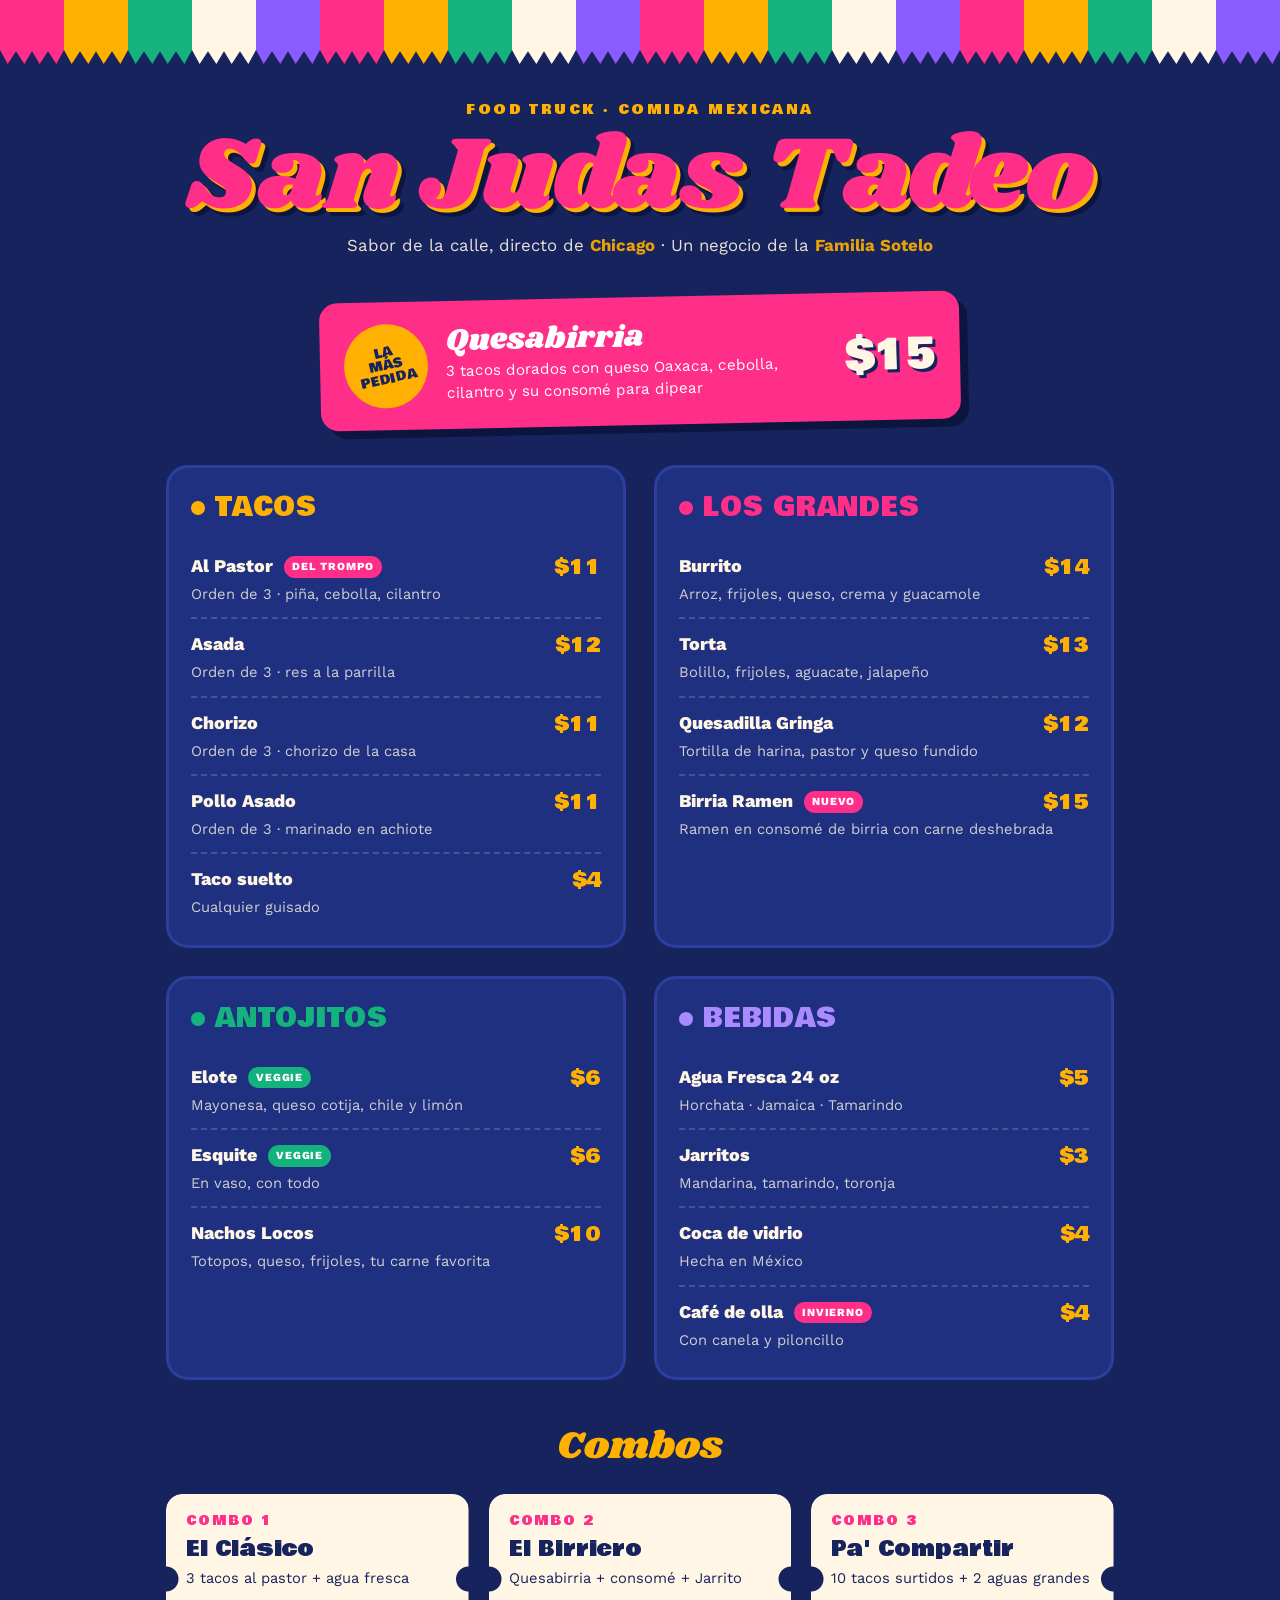
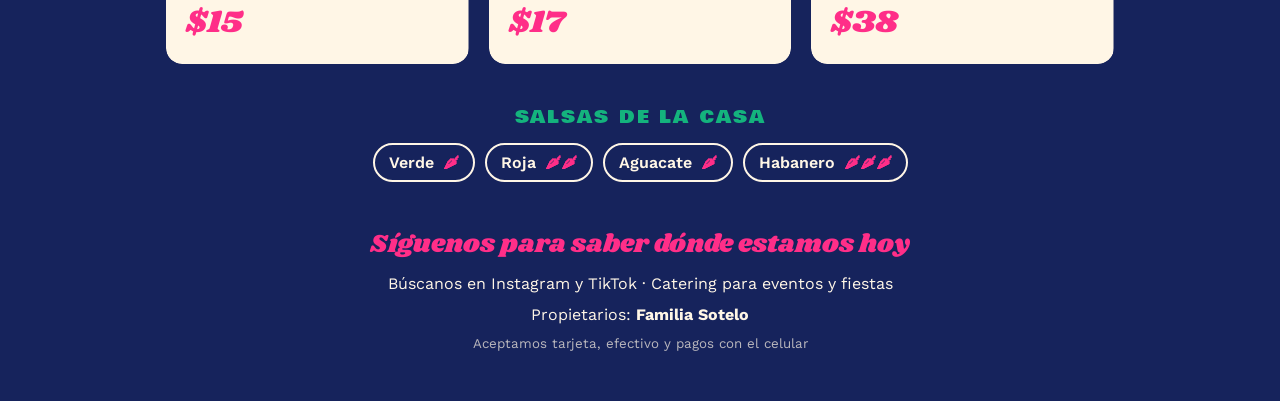
==== index.html @ 76a8a9a2 "Menu San Judas Tadeo food truck Co-Authored-By: Claude Opus 5.5 <noreply@anthropic.com>" ====
<!doctype html>
<html lang="es">
<head>
<meta charset="utf-8">
<meta name="viewport" content="width=device-width, initial-scale=1, viewport-fit=cover">
<title>San Judas Tadeo Menú</title>
<meta name="claude:viewport-fit-sides" content="cover">
<link rel="stylesheet" href="https://fonts.googleapis.com/css2?family=Shrikhand&family=Bowlby+One&family=Work+Sans:wght@400;600;800&display=swap">
<style>
/* Layout: street menu board — papel picado banner, bold price rows, combo tickets */
:root{
  --azul:#16235c;
  --azul-2:#1f3080;
  --rosa:#ff2e88;
  --cempa:#ffb000;
  --verde:#14b37d;
  --papel:#fff6e6;
  --display:"Shrikhand", "Georgia", serif;
  --block:"Bowlby One", "Impact", sans-serif;
  --body:"Work Sans", system-ui, sans-serif;
  color-scheme:dark;
}
*{box-sizing:border-box}
body{margin:0;background:var(--azul);color:var(--papel);font-family:var(--body);font-size:16px;line-height:1.45}
.wrap{max-width:980px;margin:0 auto;padding-left:max(16px, env(safe-area-inset-left, 0px));padding-right:max(16px, env(safe-area-inset-right, 0px));padding-block:0 48px}

/* papel picado */
.picado{display:flex;height:64px;overflow:hidden;margin-bottom:8px}
.picado span{flex:1 0 64px;height:64px;clip-path:polygon(0 0,100% 0,100% 78%,88% 100%,75% 80%,62% 100%,50% 80%,38% 100%,25% 80%,12% 100%,0 78%);
  -webkit-mask:radial-gradient(circle at 50% 38%,transparent 7px,#000 8px),radial-gradient(circle at 22% 22%,transparent 4px,#000 5px);
  -webkit-mask-composite:source-in;mask-composite:intersect;
  mask:radial-gradient(circle at 50% 38%,transparent 7px,#000 8px),radial-gradient(circle at 22% 22%,transparent 4px,#000 5px);
  animation:sway 3.5s ease-in-out infinite;transform-origin:top center}
.picado span:nth-child(5n+1){background:var(--rosa)}
.picado span:nth-child(5n+2){background:var(--cempa);animation-delay:-.7s}
.picado span:nth-child(5n+3){background:var(--verde);animation-delay:-1.4s}
.picado span:nth-child(5n+4){background:var(--papel);animation-delay:-2.1s}
.picado span:nth-child(5n+5){background:#8a5cff;animation-delay:-2.8s}
@keyframes sway{0%,100%{transform:rotate(-1.5deg)}50%{transform:rotate(1.5deg)}}
@media (prefers-reduced-motion:reduce){.picado span{animation:none}}

header{text-align:center;padding-block:28px 12px}
.eyebrow{font-family:var(--block);color:var(--cempa);letter-spacing:.18em;font-size:.85rem;text-transform:uppercase}
h1{font-family:var(--display);font-weight:400;font-size:clamp(3rem,11vw,6.5rem);line-height:.95;margin:8px 0 6px;color:var(--rosa);
  text-shadow:4px 4px 0 var(--cempa),8px 8px 0 #0c1440;text-wrap:balance}
.tag{font-size:1.05rem;opacity:.9}
.tag b{color:var(--cempa)}

.estrella{margin:28px auto 8px;max-width:640px;background:var(--rosa);color:#fff;border-radius:18px;padding:22px 24px;
  display:grid;grid-template-columns:auto 1fr auto;gap:18px;align-items:center;transform:rotate(-1.2deg);box-shadow:8px 8px 0 #0c1440}
.estrella .sello{font-family:var(--block);background:var(--cempa);color:var(--azul);border-radius:50%;width:84px;height:84px;display:grid;place-items:center;text-align:center;font-size:.8rem;line-height:1.05;transform:rotate(-12deg)}
.estrella h2{font-family:var(--display);font-weight:400;font-size:1.9rem;margin:0;line-height:1}
.estrella p{margin:4px 0 0;font-size:.95rem}
.estrella .precio{font-family:var(--block);font-size:2.6rem;color:var(--papel);text-shadow:3px 3px 0 var(--azul)}

.grid{display:grid;grid-template-columns:repeat(auto-fit,minmax(min(100%,420px),1fr));gap:28px;margin-top:40px}
section.cat{background:var(--azul-2);border-radius:22px;padding:22px 22px 14px;border:3px solid #2c3f9e}
.cat h3{font-family:var(--block);font-weight:400;font-size:1.6rem;margin:0 0 14px;display:flex;align-items:center;gap:10px;letter-spacing:.03em}
.cat h3 .dot{width:14px;height:14px;border-radius:50%;background:var(--c)}
.cat h3{color:var(--c)}
.item{display:grid;grid-template-columns:1fr auto;gap:2px 14px;padding:12px 0;border-top:2px dashed rgba(255,246,230,.18)}
.item:first-of-type{border-top:0}
.item .n{font-weight:800;font-size:1.12rem;min-width:0}
.item .p{font-family:var(--block);font-size:1.25rem;color:var(--cempa);font-variant-numeric:tabular-nums;white-space:nowrap}
.item .d{grid-column:1/-1;font-size:.92rem;opacity:.8}
.pill{display:inline-block;font-size:.68rem;font-weight:800;letter-spacing:.08em;text-transform:uppercase;padding:3px 8px;border-radius:999px;margin-left:6px;vertical-align:2px;background:var(--rosa);color:#fff}
.pill.v{background:var(--verde)}

.combos{margin-top:40px}
.combos h3{font-family:var(--display);font-weight:400;font-size:2.4rem;text-align:center;margin:0 0 18px;color:var(--cempa)}
.tickets{display:grid;grid-template-columns:repeat(auto-fit,minmax(min(100%,260px),1fr));gap:20px}
.ticket{background:var(--papel);color:var(--azul);border-radius:16px;padding:18px 20px;position:relative;
  -webkit-mask:radial-gradient(circle at 0 50%,transparent 12px,#000 13px) left/51% 100% no-repeat,radial-gradient(circle at 100% 50%,transparent 12px,#000 13px) right/51% 100% no-repeat;
  mask:radial-gradient(circle at 0 50%,transparent 12px,#000 13px) left/51% 100% no-repeat,radial-gradient(circle at 100% 50%,transparent 12px,#000 13px) right/51% 100% no-repeat}
.ticket .num{font-family:var(--block);font-size:.8rem;letter-spacing:.15em;color:var(--rosa)}
.ticket h4{font-family:var(--block);font-weight:400;font-size:1.3rem;margin:4px 0}
.ticket p{margin:0 0 10px;font-size:.92rem}
.ticket .p{font-family:var(--display);font-size:2rem;color:var(--rosa)}

.salsas{margin-top:40px;text-align:center}
.salsas h3{font-family:var(--block);font-weight:400;letter-spacing:.1em;color:var(--verde);margin:0 0 12px}
.chips{display:flex;flex-wrap:wrap;gap:10px;justify-content:center}
.chips span{border:2px solid var(--papel);border-radius:999px;padding:6px 14px;font-weight:600}
.chips span i{font-style:normal;color:var(--rosa);margin-left:4px}

footer{margin-top:44px;text-align:center;display:grid;gap:8px}
footer .big{font-family:var(--display);font-size:1.6rem;color:var(--rosa)}
footer small{opacity:.7}
@media (max-width:520px){
  .estrella{grid-template-columns:1fr;text-align:center;justify-items:center}
}
</style>
</head>
<body>

<div class="picado" aria-hidden="true">
  <span></span><span></span><span></span><span></span><span></span><span></span><span></span><span></span><span></span><span></span><span></span><span></span><span></span><span></span><span></span><span></span><span></span><span></span><span></span><span></span>
</div>

<div class="wrap">
  <header>
    <div class="eyebrow">Food Truck · Comida Mexicana</div>
    <h1>San Judas Tadeo</h1>
    <div class="tag">Sabor de la calle, directo de <b>Chicago</b> · Un negocio de la <b>Familia Sotelo</b></div>
  </header>

  <div class="estrella">
    <div class="sello">LA<br>MÁS<br>PEDIDA</div>
    <div>
      <h2>Quesabirria</h2>
      <p>3 tacos dorados con queso Oaxaca, cebolla, cilantro y su consomé para dipear</p>
    </div>
    <div class="precio">$15</div>
  </div>

  <div class="grid">
    <section class="cat" style="--c:var(--cempa)">
      <h3><span class="dot"></span>TACOS</h3>
      <div class="item"><span class="n">Al Pastor <span class="pill">Del trompo</span></span><span class="p">$11</span><span class="d">Orden de 3 · piña, cebolla, cilantro</span></div>
      <div class="item"><span class="n">Asada</span><span class="p">$12</span><span class="d">Orden de 3 · res a la parrilla</span></div>
      <div class="item"><span class="n">Chorizo</span><span class="p">$11</span><span class="d">Orden de 3 · chorizo de la casa</span></div>
      <div class="item"><span class="n">Pollo Asado</span><span class="p">$11</span><span class="d">Orden de 3 · marinado en achiote</span></div>
      <div class="item"><span class="n">Taco suelto</span><span class="p">$4</span><span class="d">Cualquier guisado</span></div>
    </section>

    <section class="cat" style="--c:var(--rosa)">
      <h3><span class="dot"></span>LOS GRANDES</h3>
      <div class="item"><span class="n">Burrito</span><span class="p">$14</span><span class="d">Arroz, frijoles, queso, crema y guacamole</span></div>
      <div class="item"><span class="n">Torta</span><span class="p">$13</span><span class="d">Bolillo, frijoles, aguacate, jalapeño</span></div>
      <div class="item"><span class="n">Quesadilla Gringa</span><span class="p">$12</span><span class="d">Tortilla de harina, pastor y queso fundido</span></div>
      <div class="item"><span class="n">Birria Ramen <span class="pill">Nuevo</span></span><span class="p">$15</span><span class="d">Ramen en consomé de birria con carne deshebrada</span></div>
    </section>

    <section class="cat" style="--c:var(--verde)">
      <h3><span class="dot"></span>ANTOJITOS</h3>
      <div class="item"><span class="n">Elote <span class="pill v">Veggie</span></span><span class="p">$6</span><span class="d">Mayonesa, queso cotija, chile y limón</span></div>
      <div class="item"><span class="n">Esquite <span class="pill v">Veggie</span></span><span class="p">$6</span><span class="d">En vaso, con todo</span></div>
      <div class="item"><span class="n">Nachos Locos</span><span class="p">$10</span><span class="d">Totopos, queso, frijoles, tu carne favorita</span></div>
    </section>

    <section class="cat" style="--c:#a98bff">
      <h3><span class="dot"></span>BEBIDAS</h3>
      <div class="item"><span class="n">Agua Fresca 24 oz</span><span class="p">$5</span><span class="d">Horchata · Jamaica · Tamarindo</span></div>
      <div class="item"><span class="n">Jarritos</span><span class="p">$3</span><span class="d">Mandarina, tamarindo, toronja</span></div>
      <div class="item"><span class="n">Coca de vidrio</span><span class="p">$4</span><span class="d">Hecha en México</span></div>
      <div class="item"><span class="n">Café de olla <span class="pill">Invierno</span></span><span class="p">$4</span><span class="d">Con canela y piloncillo</span></div>
    </section>
  </div>

  <div class="combos">
    <h3>Combos</h3>
    <div class="tickets">
      <div class="ticket"><div class="num">COMBO 1</div><h4>El Clásico</h4><p>3 tacos al pastor + agua fresca</p><div class="p">$15</div></div>
      <div class="ticket"><div class="num">COMBO 2</div><h4>El Birriero</h4><p>Quesabirria + consomé + Jarrito</p><div class="p">$17</div></div>
      <div class="ticket"><div class="num">COMBO 3</div><h4>Pa' Compartir</h4><p>10 tacos surtidos + 2 aguas grandes</p><div class="p">$38</div></div>
    </div>
  </div>

  <div class="salsas">
    <h3>SALSAS DE LA CASA</h3>
    <div class="chips">
      <span>Verde <i>🌶</i></span>
      <span>Roja <i>🌶🌶</i></span>
      <span>Aguacate <i>🌶</i></span>
      <span>Habanero <i>🌶🌶🌶</i></span>
    </div>
  </div>

  <footer>
    <div class="big">Síguenos para saber dónde estamos hoy</div>
    <div>Búscanos en Instagram y TikTok · Catering para eventos y fiestas</div>
    <div>Propietarios: <b>Familia Sotelo</b></div>
    <small>Aceptamos tarjeta, efectivo y pagos con el celular</small>
  </footer>
</div>
</body>
</html>
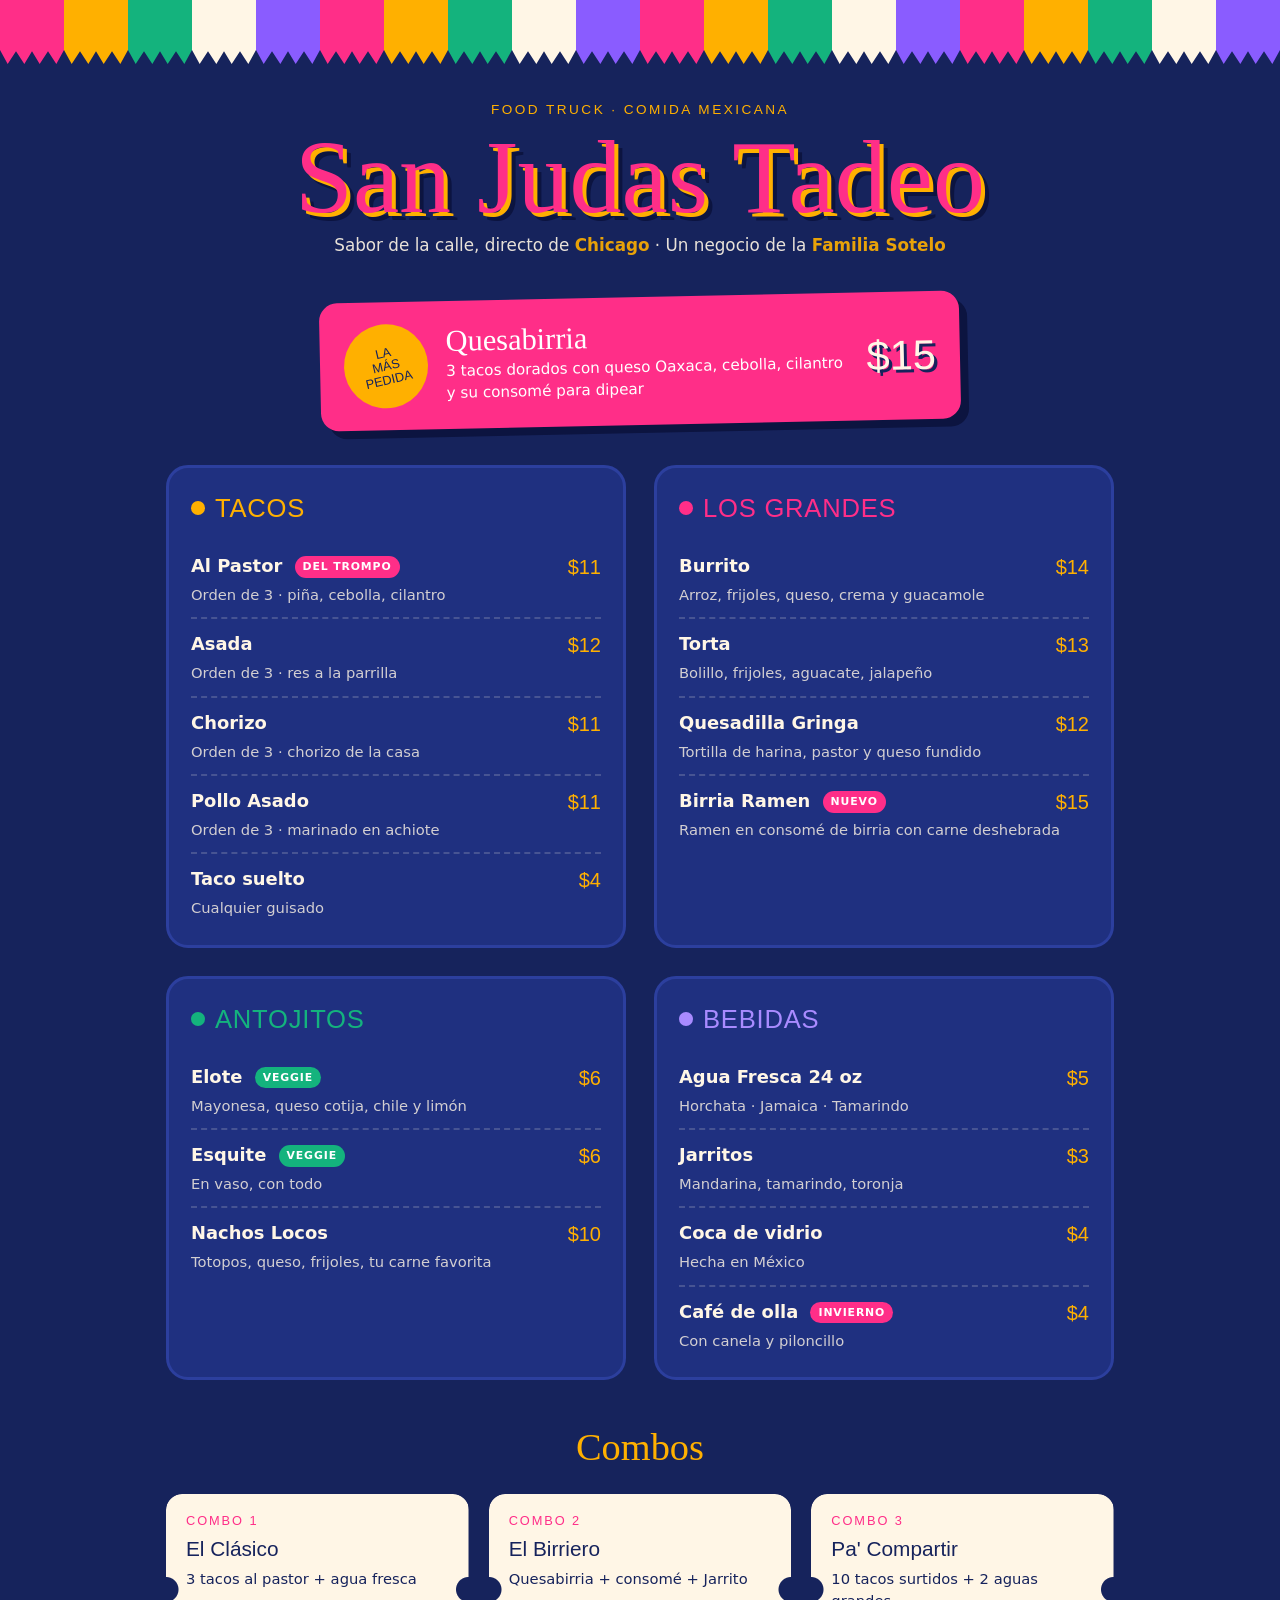
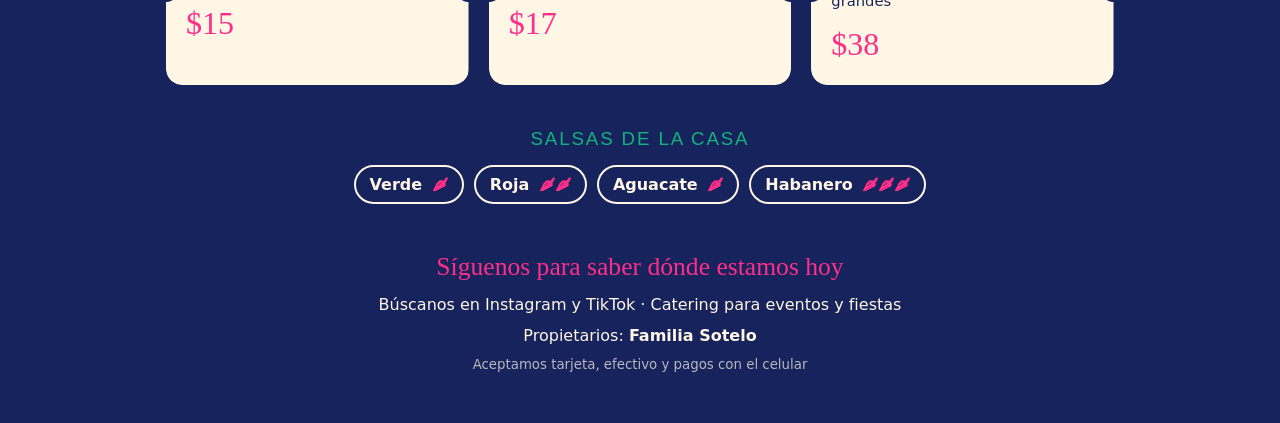
==== commit 2969ae1a: "Seguridad, 404, SEO, accesibilidad y README Co-Authored-By: Claude Opus 5.5 <noreply@anthropic.com>" ====
--- a/index.html
+++ b/index.html
@@ -3,93 +3,27 @@
 <head>
 <meta charset="utf-8">
 <meta name="viewport" content="width=device-width, initial-scale=1, viewport-fit=cover">
-<title>San Judas Tadeo Menú</title>
-<meta name="claude:viewport-fit-sides" content="cover">
+<meta http-equiv="Content-Security-Policy" content="default-src 'none'; style-src 'self' https://fonts.googleapis.com; font-src https://fonts.gstatic.com; img-src 'self'; base-uri 'none'; form-action 'none'">
+<title>San Judas Tadeo · Food Truck de Comida Mexicana en Chicago</title>
+<meta name="description" content="Menú del food truck San Judas Tadeo de la Familia Sotelo: tacos al pastor, quesabirria, burritos, tortas, elotes y aguas frescas en Chicago.">
+<link rel="icon" href="/favicon.svg" type="image/svg+xml">
+<link rel="icon" href="/favicon.png" type="image/png" sizes="64x64">
+<link rel="apple-touch-icon" href="/og-image.png">
+<meta property="og:type" content="website">
+<meta property="og:locale" content="es_MX">
+<meta property="og:title" content="San Judas Tadeo · Food Truck Mexicano">
+<meta property="og:description" content="Tacos al pastor, quesabirria, burritos y aguas frescas en Chicago. Familia Sotelo.">
+<meta property="og:url" content="https://san-judas-tadeo-menu.onrender.com/">
+<meta property="og:image" content="https://san-judas-tadeo-menu.onrender.com/og-image.png">
+<meta property="og:image:width" content="1200">
+<meta property="og:image:height" content="630">
+<meta property="og:image:alt" content="San Judas Tadeo, food truck de comida mexicana">
+<meta name="twitter:card" content="summary_large_image">
+<meta name="theme-color" content="#16235c">
+<link rel="preconnect" href="https://fonts.googleapis.com">
+<link rel="preconnect" href="https://fonts.gstatic.com" crossorigin>
 <link rel="stylesheet" href="https://fonts.googleapis.com/css2?family=Shrikhand&family=Bowlby+One&family=Work+Sans:wght@400;600;800&display=swap">
-<style>
-/* Layout: street menu board — papel picado banner, bold price rows, combo tickets */
-:root{
-  --azul:#16235c;
-  --azul-2:#1f3080;
-  --rosa:#ff2e88;
-  --cempa:#ffb000;
-  --verde:#14b37d;
-  --papel:#fff6e6;
-  --display:"Shrikhand", "Georgia", serif;
-  --block:"Bowlby One", "Impact", sans-serif;
-  --body:"Work Sans", system-ui, sans-serif;
-  color-scheme:dark;
-}
-*{box-sizing:border-box}
-body{margin:0;background:var(--azul);color:var(--papel);font-family:var(--body);font-size:16px;line-height:1.45}
-.wrap{max-width:980px;margin:0 auto;padding-left:max(16px, env(safe-area-inset-left, 0px));padding-right:max(16px, env(safe-area-inset-right, 0px));padding-block:0 48px}
-
-/* papel picado */
-.picado{display:flex;height:64px;overflow:hidden;margin-bottom:8px}
-.picado span{flex:1 0 64px;height:64px;clip-path:polygon(0 0,100% 0,100% 78%,88% 100%,75% 80%,62% 100%,50% 80%,38% 100%,25% 80%,12% 100%,0 78%);
-  -webkit-mask:radial-gradient(circle at 50% 38%,transparent 7px,#000 8px),radial-gradient(circle at 22% 22%,transparent 4px,#000 5px);
-  -webkit-mask-composite:source-in;mask-composite:intersect;
-  mask:radial-gradient(circle at 50% 38%,transparent 7px,#000 8px),radial-gradient(circle at 22% 22%,transparent 4px,#000 5px);
-  animation:sway 3.5s ease-in-out infinite;transform-origin:top center}
-.picado span:nth-child(5n+1){background:var(--rosa)}
-.picado span:nth-child(5n+2){background:var(--cempa);animation-delay:-.7s}
-.picado span:nth-child(5n+3){background:var(--verde);animation-delay:-1.4s}
-.picado span:nth-child(5n+4){background:var(--papel);animation-delay:-2.1s}
-.picado span:nth-child(5n+5){background:#8a5cff;animation-delay:-2.8s}
-@keyframes sway{0%,100%{transform:rotate(-1.5deg)}50%{transform:rotate(1.5deg)}}
-@media (prefers-reduced-motion:reduce){.picado span{animation:none}}
-
-header{text-align:center;padding-block:28px 12px}
-.eyebrow{font-family:var(--block);color:var(--cempa);letter-spacing:.18em;font-size:.85rem;text-transform:uppercase}
-h1{font-family:var(--display);font-weight:400;font-size:clamp(3rem,11vw,6.5rem);line-height:.95;margin:8px 0 6px;color:var(--rosa);
-  text-shadow:4px 4px 0 var(--cempa),8px 8px 0 #0c1440;text-wrap:balance}
-.tag{font-size:1.05rem;opacity:.9}
-.tag b{color:var(--cempa)}
-
-.estrella{margin:28px auto 8px;max-width:640px;background:var(--rosa);color:#fff;border-radius:18px;padding:22px 24px;
-  display:grid;grid-template-columns:auto 1fr auto;gap:18px;align-items:center;transform:rotate(-1.2deg);box-shadow:8px 8px 0 #0c1440}
-.estrella .sello{font-family:var(--block);background:var(--cempa);color:var(--azul);border-radius:50%;width:84px;height:84px;display:grid;place-items:center;text-align:center;font-size:.8rem;line-height:1.05;transform:rotate(-12deg)}
-.estrella h2{font-family:var(--display);font-weight:400;font-size:1.9rem;margin:0;line-height:1}
-.estrella p{margin:4px 0 0;font-size:.95rem}
-.estrella .precio{font-family:var(--block);font-size:2.6rem;color:var(--papel);text-shadow:3px 3px 0 var(--azul)}
-
-.grid{display:grid;grid-template-columns:repeat(auto-fit,minmax(min(100%,420px),1fr));gap:28px;margin-top:40px}
-section.cat{background:var(--azul-2);border-radius:22px;padding:22px 22px 14px;border:3px solid #2c3f9e}
-.cat h3{font-family:var(--block);font-weight:400;font-size:1.6rem;margin:0 0 14px;display:flex;align-items:center;gap:10px;letter-spacing:.03em}
-.cat h3 .dot{width:14px;height:14px;border-radius:50%;background:var(--c)}
-.cat h3{color:var(--c)}
-.item{display:grid;grid-template-columns:1fr auto;gap:2px 14px;padding:12px 0;border-top:2px dashed rgba(255,246,230,.18)}
-.item:first-of-type{border-top:0}
-.item .n{font-weight:800;font-size:1.12rem;min-width:0}
-.item .p{font-family:var(--block);font-size:1.25rem;color:var(--cempa);font-variant-numeric:tabular-nums;white-space:nowrap}
-.item .d{grid-column:1/-1;font-size:.92rem;opacity:.8}
-.pill{display:inline-block;font-size:.68rem;font-weight:800;letter-spacing:.08em;text-transform:uppercase;padding:3px 8px;border-radius:999px;margin-left:6px;vertical-align:2px;background:var(--rosa);color:#fff}
-.pill.v{background:var(--verde)}
-
-.combos{margin-top:40px}
-.combos h3{font-family:var(--display);font-weight:400;font-size:2.4rem;text-align:center;margin:0 0 18px;color:var(--cempa)}
-.tickets{display:grid;grid-template-columns:repeat(auto-fit,minmax(min(100%,260px),1fr));gap:20px}
-.ticket{background:var(--papel);color:var(--azul);border-radius:16px;padding:18px 20px;position:relative;
-  -webkit-mask:radial-gradient(circle at 0 50%,transparent 12px,#000 13px) left/51% 100% no-repeat,radial-gradient(circle at 100% 50%,transparent 12px,#000 13px) right/51% 100% no-repeat;
-  mask:radial-gradient(circle at 0 50%,transparent 12px,#000 13px) left/51% 100% no-repeat,radial-gradient(circle at 100% 50%,transparent 12px,#000 13px) right/51% 100% no-repeat}
-.ticket .num{font-family:var(--block);font-size:.8rem;letter-spacing:.15em;color:var(--rosa)}
-.ticket h4{font-family:var(--block);font-weight:400;font-size:1.3rem;margin:4px 0}
-.ticket p{margin:0 0 10px;font-size:.92rem}
-.ticket .p{font-family:var(--display);font-size:2rem;color:var(--rosa)}
-
-.salsas{margin-top:40px;text-align:center}
-.salsas h3{font-family:var(--block);font-weight:400;letter-spacing:.1em;color:var(--verde);margin:0 0 12px}
-.chips{display:flex;flex-wrap:wrap;gap:10px;justify-content:center}
-.chips span{border:2px solid var(--papel);border-radius:999px;padding:6px 14px;font-weight:600}
-.chips span i{font-style:normal;color:var(--rosa);margin-left:4px}
-
-footer{margin-top:44px;text-align:center;display:grid;gap:8px}
-footer .big{font-family:var(--display);font-size:1.6rem;color:var(--rosa)}
-footer small{opacity:.7}
-@media (max-width:520px){
-  .estrella{grid-template-columns:1fr;text-align:center;justify-items:center}
-}
-</style>
+<link rel="stylesheet" href="/styles.css">
 </head>
 <body>
 
@@ -97,7 +31,7 @@
   <span></span><span></span><span></span><span></span><span></span><span></span><span></span><span></span><span></span><span></span><span></span><span></span><span></span><span></span><span></span><span></span><span></span><span></span><span></span><span></span>
 </div>
 
-<div class="wrap">
+<main class="wrap">
   <header>
     <div class="eyebrow">Food Truck · Comida Mexicana</div>
     <h1>San Judas Tadeo</h1>
@@ -105,7 +39,7 @@
   </header>
 
   <div class="estrella">
-    <div class="sello">LA<br>MÁS<br>PEDIDA</div>
+    <div class="sello" aria-label="La más pedida">LA<br>MÁS<br>PEDIDA</div>
     <div>
       <h2>Quesabirria</h2>
       <p>3 tacos dorados con queso Oaxaca, cebolla, cilantro y su consomé para dipear</p>
@@ -114,8 +48,8 @@
   </div>
 
   <div class="grid">
-    <section class="cat" style="--c:var(--cempa)">
-      <h3><span class="dot"></span>TACOS</h3>
+    <section class="cat c-cempa" aria-labelledby="h-tacos">
+      <h3 id="h-tacos"><span class="dot" aria-hidden="true"></span>TACOS</h3>
       <div class="item"><span class="n">Al Pastor <span class="pill">Del trompo</span></span><span class="p">$11</span><span class="d">Orden de 3 · piña, cebolla, cilantro</span></div>
       <div class="item"><span class="n">Asada</span><span class="p">$12</span><span class="d">Orden de 3 · res a la parrilla</span></div>
       <div class="item"><span class="n">Chorizo</span><span class="p">$11</span><span class="d">Orden de 3 · chorizo de la casa</span></div>
@@ -123,23 +57,23 @@
       <div class="item"><span class="n">Taco suelto</span><span class="p">$4</span><span class="d">Cualquier guisado</span></div>
     </section>
 
-    <section class="cat" style="--c:var(--rosa)">
-      <h3><span class="dot"></span>LOS GRANDES</h3>
+    <section class="cat c-rosa" aria-labelledby="h-grandes">
+      <h3 id="h-grandes"><span class="dot" aria-hidden="true"></span>LOS GRANDES</h3>
       <div class="item"><span class="n">Burrito</span><span class="p">$14</span><span class="d">Arroz, frijoles, queso, crema y guacamole</span></div>
       <div class="item"><span class="n">Torta</span><span class="p">$13</span><span class="d">Bolillo, frijoles, aguacate, jalapeño</span></div>
       <div class="item"><span class="n">Quesadilla Gringa</span><span class="p">$12</span><span class="d">Tortilla de harina, pastor y queso fundido</span></div>
       <div class="item"><span class="n">Birria Ramen <span class="pill">Nuevo</span></span><span class="p">$15</span><span class="d">Ramen en consomé de birria con carne deshebrada</span></div>
     </section>
 
-    <section class="cat" style="--c:var(--verde)">
-      <h3><span class="dot"></span>ANTOJITOS</h3>
+    <section class="cat c-verde" aria-labelledby="h-antojitos">
+      <h3 id="h-antojitos"><span class="dot" aria-hidden="true"></span>ANTOJITOS</h3>
       <div class="item"><span class="n">Elote <span class="pill v">Veggie</span></span><span class="p">$6</span><span class="d">Mayonesa, queso cotija, chile y limón</span></div>
       <div class="item"><span class="n">Esquite <span class="pill v">Veggie</span></span><span class="p">$6</span><span class="d">En vaso, con todo</span></div>
       <div class="item"><span class="n">Nachos Locos</span><span class="p">$10</span><span class="d">Totopos, queso, frijoles, tu carne favorita</span></div>
     </section>
 
-    <section class="cat" style="--c:#a98bff">
-      <h3><span class="dot"></span>BEBIDAS</h3>
+    <section class="cat c-morado" aria-labelledby="h-bebidas">
+      <h3 id="h-bebidas"><span class="dot" aria-hidden="true"></span>BEBIDAS</h3>
       <div class="item"><span class="n">Agua Fresca 24 oz</span><span class="p">$5</span><span class="d">Horchata · Jamaica · Tamarindo</span></div>
       <div class="item"><span class="n">Jarritos</span><span class="p">$3</span><span class="d">Mandarina, tamarindo, toronja</span></div>
       <div class="item"><span class="n">Coca de vidrio</span><span class="p">$4</span><span class="d">Hecha en México</span></div>
@@ -159,10 +93,10 @@
   <div class="salsas">
     <h3>SALSAS DE LA CASA</h3>
     <div class="chips">
-      <span>Verde <i>🌶</i></span>
-      <span>Roja <i>🌶🌶</i></span>
-      <span>Aguacate <i>🌶</i></span>
-      <span>Habanero <i>🌶🌶🌶</i></span>
+      <span>Verde <i aria-label="picante bajo">🌶</i></span>
+      <span>Roja <i aria-label="picante medio">🌶🌶</i></span>
+      <span>Aguacate <i aria-label="picante bajo">🌶</i></span>
+      <span>Habanero <i aria-label="picante alto">🌶🌶🌶</i></span>
     </div>
   </div>
 
@@ -172,6 +106,6 @@
     <div>Propietarios: <b>Familia Sotelo</b></div>
     <small>Aceptamos tarjeta, efectivo y pagos con el celular</small>
   </footer>
-</div>
+</main>
 </body>
 </html>
--- a/styles.css
+++ b/styles.css
@@ -0,0 +1,91 @@
+/* Layout: street menu board — papel picado banner, bold price rows, combo tickets */
+:root{
+  --azul:#16235c;
+  --azul-2:#1f3080;
+  --rosa:#ff2e88;
+  --cempa:#ffb000;
+  --verde:#14b37d;
+  --papel:#fff6e6;
+  --display:"Shrikhand", "Georgia", serif;
+  --block:"Bowlby One", "Impact", sans-serif;
+  --body:"Work Sans", system-ui, sans-serif;
+  color-scheme:dark;
+}
+*{box-sizing:border-box}
+body{margin:0;background:var(--azul);color:var(--papel);font-family:var(--body);font-size:16px;line-height:1.45}
+.wrap{max-width:980px;margin:0 auto;padding-left:max(16px, env(safe-area-inset-left, 0px));padding-right:max(16px, env(safe-area-inset-right, 0px));padding-block:0 48px}
+
+/* papel picado */
+.picado{display:flex;height:64px;overflow:hidden;margin-bottom:8px}
+.picado span{flex:1 0 64px;height:64px;clip-path:polygon(0 0,100% 0,100% 78%,88% 100%,75% 80%,62% 100%,50% 80%,38% 100%,25% 80%,12% 100%,0 78%);
+  -webkit-mask:radial-gradient(circle at 50% 38%,transparent 7px,#000 8px),radial-gradient(circle at 22% 22%,transparent 4px,#000 5px);
+  -webkit-mask-composite:source-in;mask-composite:intersect;
+  mask:radial-gradient(circle at 50% 38%,transparent 7px,#000 8px),radial-gradient(circle at 22% 22%,transparent 4px,#000 5px);
+  animation:sway 3.5s ease-in-out infinite;transform-origin:top center}
+.picado span:nth-child(5n+1){background:var(--rosa)}
+.picado span:nth-child(5n+2){background:var(--cempa);animation-delay:-.7s}
+.picado span:nth-child(5n+3){background:var(--verde);animation-delay:-1.4s}
+.picado span:nth-child(5n+4){background:var(--papel);animation-delay:-2.1s}
+.picado span:nth-child(5n+5){background:#8a5cff;animation-delay:-2.8s}
+@keyframes sway{0%,100%{transform:rotate(-1.5deg)}50%{transform:rotate(1.5deg)}}
+@media (prefers-reduced-motion:reduce){.picado span{animation:none}}
+
+header{text-align:center;padding-block:28px 12px}
+.eyebrow{font-family:var(--block);color:var(--cempa);letter-spacing:.18em;font-size:.85rem;text-transform:uppercase}
+h1{font-family:var(--display);font-weight:400;font-size:clamp(3rem,11vw,6.5rem);line-height:.95;margin:8px 0 6px;color:var(--rosa);
+  text-shadow:4px 4px 0 var(--cempa),8px 8px 0 #0c1440;text-wrap:balance}
+.tag{font-size:1.05rem;opacity:.9}
+.tag b{color:var(--cempa)}
+
+.estrella{margin:28px auto 8px;max-width:640px;background:var(--rosa);color:#fff;border-radius:18px;padding:22px 24px;
+  display:grid;grid-template-columns:auto 1fr auto;gap:18px;align-items:center;transform:rotate(-1.2deg);box-shadow:8px 8px 0 #0c1440}
+.estrella .sello{font-family:var(--block);background:var(--cempa);color:var(--azul);border-radius:50%;width:84px;height:84px;display:grid;place-items:center;text-align:center;font-size:.8rem;line-height:1.05;transform:rotate(-12deg)}
+.estrella h2{font-family:var(--display);font-weight:400;font-size:1.9rem;margin:0;line-height:1}
+.estrella p{margin:4px 0 0;font-size:.95rem}
+.estrella .precio{font-family:var(--block);font-size:2.6rem;color:var(--papel);text-shadow:3px 3px 0 var(--azul)}
+
+.grid{display:grid;grid-template-columns:repeat(auto-fit,minmax(min(100%,420px),1fr));gap:28px;margin-top:40px}
+section.cat{background:var(--azul-2);border-radius:22px;padding:22px 22px 14px;border:3px solid #2c3f9e}
+.cat h3{font-family:var(--block);font-weight:400;font-size:1.6rem;margin:0 0 14px;display:flex;align-items:center;gap:10px;letter-spacing:.03em}
+.cat h3 .dot{width:14px;height:14px;border-radius:50%;background:var(--c)}
+.cat h3{color:var(--c)}
+.item{display:grid;grid-template-columns:1fr auto;gap:2px 14px;padding:12px 0;border-top:2px dashed rgba(255,246,230,.18)}
+.item:first-of-type{border-top:0}
+.item .n{font-weight:800;font-size:1.12rem;min-width:0}
+.item .p{font-family:var(--block);font-size:1.25rem;color:var(--cempa);font-variant-numeric:tabular-nums;white-space:nowrap}
+.item .d{grid-column:1/-1;font-size:.92rem;opacity:.8}
+.pill{display:inline-block;font-size:.68rem;font-weight:800;letter-spacing:.08em;text-transform:uppercase;padding:3px 8px;border-radius:999px;margin-left:6px;vertical-align:2px;background:var(--rosa);color:#fff}
+.pill.v{background:var(--verde)}
+
+.combos{margin-top:40px}
+.combos h3{font-family:var(--display);font-weight:400;font-size:2.4rem;text-align:center;margin:0 0 18px;color:var(--cempa)}
+.tickets{display:grid;grid-template-columns:repeat(auto-fit,minmax(min(100%,260px),1fr));gap:20px}
+.ticket{background:var(--papel);color:var(--azul);border-radius:16px;padding:18px 20px;position:relative;
+  -webkit-mask:radial-gradient(circle at 0 50%,transparent 12px,#000 13px) left/51% 100% no-repeat,radial-gradient(circle at 100% 50%,transparent 12px,#000 13px) right/51% 100% no-repeat;
+  mask:radial-gradient(circle at 0 50%,transparent 12px,#000 13px) left/51% 100% no-repeat,radial-gradient(circle at 100% 50%,transparent 12px,#000 13px) right/51% 100% no-repeat}
+.ticket .num{font-family:var(--block);font-size:.8rem;letter-spacing:.15em;color:var(--rosa)}
+.ticket h4{font-family:var(--block);font-weight:400;font-size:1.3rem;margin:4px 0}
+.ticket p{margin:0 0 10px;font-size:.92rem}
+.ticket .p{font-family:var(--display);font-size:2rem;color:var(--rosa)}
+
+.salsas{margin-top:40px;text-align:center}
+.salsas h3{font-family:var(--block);font-weight:400;letter-spacing:.1em;color:var(--verde);margin:0 0 12px}
+.chips{display:flex;flex-wrap:wrap;gap:10px;justify-content:center}
+.chips span{border:2px solid var(--papel);border-radius:999px;padding:6px 14px;font-weight:600}
+.chips span i{font-style:normal;color:var(--rosa);margin-left:4px}
+
+footer{margin-top:44px;text-align:center;display:grid;gap:8px}
+footer .big{font-family:var(--display);font-size:1.6rem;color:var(--rosa)}
+footer small{opacity:.7}
+@media (max-width:520px){
+  .estrella{grid-template-columns:1fr;text-align:center;justify-items:center}
+}
+.c-cempa{--c:var(--cempa)}
+.c-rosa{--c:var(--rosa)}
+.c-verde{--c:var(--verde)}
+.c-morado{--c:#a98bff}
+.error-page{min-height:100vh;display:grid;place-content:center;justify-items:center;text-align:center;gap:12px}
+.error-page h1{font-size:clamp(3rem,14vw,6rem)}
+.btn{display:inline-block;margin-top:12px;background:var(--rosa);color:#fff;font-weight:800;text-decoration:none;padding:14px 26px;border-radius:999px;box-shadow:5px 5px 0 #0c1440}
+.btn:hover{background:#e0186f}
+a:focus-visible,.btn:focus-visible{outline:3px solid var(--cempa);outline-offset:4px}
